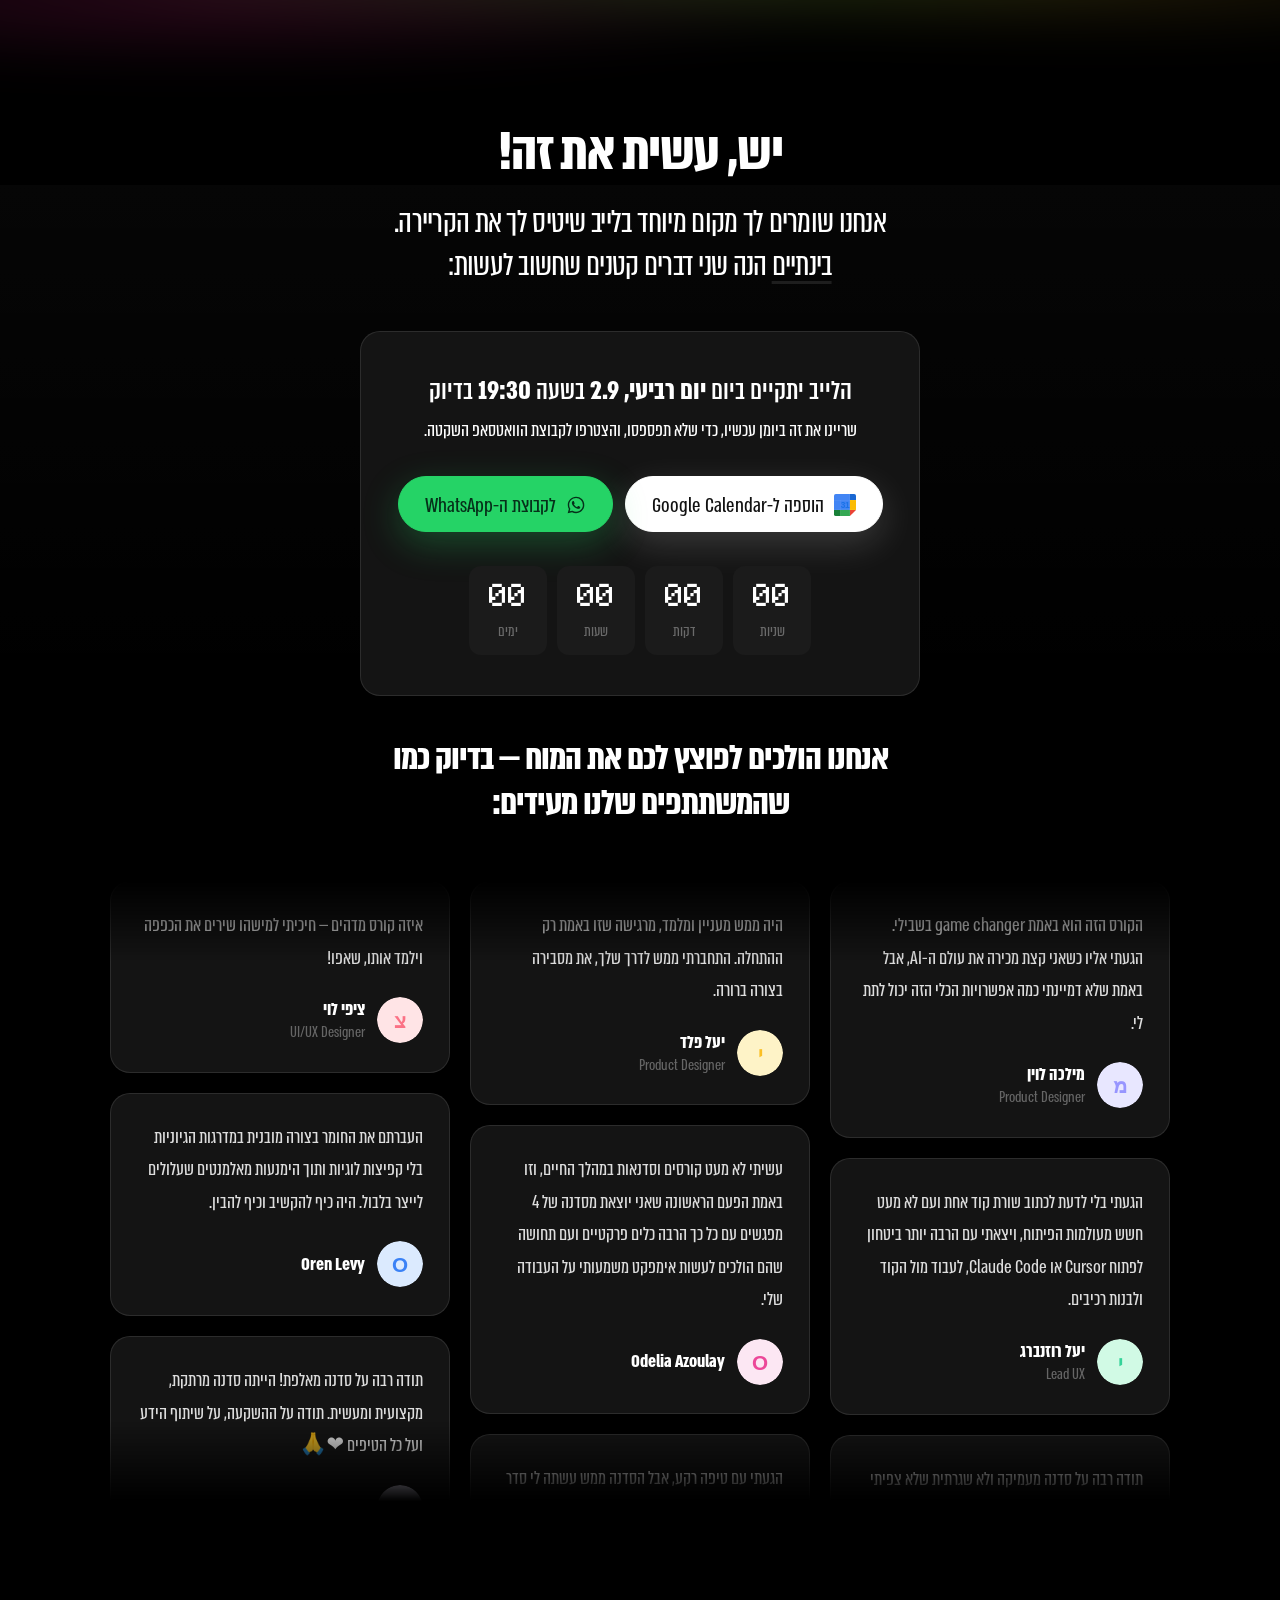
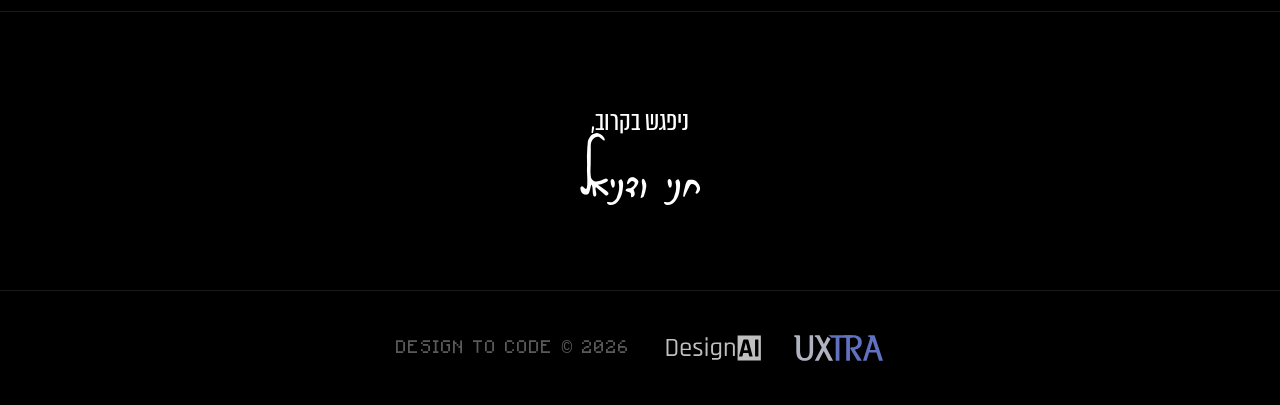
==== thank-you.html @ d72742fa "Open the testimonials gap to 40px and shrink the signature Co-Authored-By: Claude Opus 5 (1M context" ====
<!DOCTYPE html>
<html lang="he" dir="rtl">
<head>
  <meta charset="UTF-8" />
  <meta name="viewport" content="width=device-width, initial-scale=1.0" />
  <meta name="robots" content="noindex, nofollow" />
  <title>יש, נרשמת! — Design to Code</title>

  <link rel="icon" href="assets/logo-d2c.png" />

  <style>
    /* ═══════════════════════════════════════════════
       FONTS
    ═══════════════════════════════════════════════ */
    @font-face {
      font-family: 'Minecraft';
      src: url('fonts/1_MinecraftRegular1.otf') format('opentype');
      font-weight: 400; font-style: normal; font-display: swap;
    }
    @font-face {
      font-family: 'Berkowitz Hand';
      src: url('fonts/OHEyalMeirBerkowitz-Regular.woff2') format('woff2'),
           url('fonts/OHEyalMeirBerkowitz-Regular.woff') format('woff');
      font-weight: 400; font-style: normal; font-display: swap;
    }
    @font-face {
      font-family: 'Almoni Tzar';
      src: url('fonts/almoni-tzar-regular-aaa.otf') format('opentype');
      font-weight: 400; font-style: normal; font-display: swap;
    }
    @font-face {
      font-family: 'Almoni Tzar';
      src: url('fonts/almoni-tzar-medium-aaa.otf') format('opentype');
      font-weight: 500; font-style: normal; font-display: swap;
    }
    @font-face {
      font-family: 'Almoni Tzar';
      src: url('fonts/almoni-tzar-bold-aaa.otf') format('opentype');
      font-weight: 700; font-style: normal; font-display: swap;
    }

    /* ═══════════════════════════════════════════════
       TOKENS — same system as index.html
    ═══════════════════════════════════════════════ */
    :root {
      --bg:        #000000;
      --card:      #141414;
      --card-2:    #1b1b1b;
      --pink:      #ff2b9b;
      --yellow:    #ffc937;
      --green:     #7bed52;
      --text:      #ffffff;
      --muted:     rgba(255, 255, 255, 0.62);
      --faint:     rgba(255, 255, 255, 0.35);
      --border:    rgba(255, 255, 255, 0.10);
      --radius:    20px;
      --radius-sm: 12px;
      --maxw:      1140px;
      --ease:      cubic-bezier(0.22, 1, 0.36, 1);
    }

    *, *::before, *::after { margin: 0; padding: 0; box-sizing: border-box; }

    html { scroll-behavior: smooth; }

    body {
      background: var(--bg);
      color: var(--text);
      font-family: 'Almoni Tzar', system-ui, sans-serif;
      direction: rtl;
      overflow-x: hidden;
      -webkit-font-smoothing: antialiased;
      line-height: 1.35;
    }

    ::selection { background: var(--pink); color: #fff; }

    .wrap {
      max-width: var(--maxw);
      margin: 0 auto;
      padding-inline: 40px;
      text-align: center;
    }

    /* Emphasis is weight-only — no colour in running text */
    .hl-yellow,
    .hl-pink { color: inherit; font-weight: 700; }

    /* ── reveal ── */
    .reveal {
      opacity: 0;
      transform: translateY(24px);
      transition: opacity 0.8s var(--ease), transform 0.8s var(--ease);
    }
    .reveal.is-in { opacity: 1; transform: none; }

    @media (prefers-reduced-motion: reduce) {
      html { scroll-behavior: auto; }
      .reveal { opacity: 1; transform: none; transition: none; }
      .confetti { display: none; }
    }

    /* ═══════════════════════════════════════════════
       HERO — "יש עשית את זה!"
    ═══════════════════════════════════════════════ */
    .ty-hero {
      /* No bottom padding: the heading below is meant to sit right under the
         title, and the gap between them is set once, on .ty-step. */
      padding: 120px 32px 0;
      position: relative;
      overflow: hidden;
      text-align: center;
    }

    .ty-hero::before {
      content: '';
      position: absolute;
      inset: -30% -10% auto -10%;
      height: 110%;
      background:
        radial-gradient(55% 55% at 50% 8%, rgba(123, 237, 82, 0.16), transparent 70%),
        radial-gradient(60% 55% at 22% 25%, rgba(255, 43, 155, 0.16), transparent 70%),
        radial-gradient(50% 50% at 80% 15%, rgba(255, 201, 55, 0.12), transparent 70%);
      filter: blur(20px);
      pointer-events: none;
    }

    .ty-hero > * { position: relative; z-index: 1; }

    h1.ty-title {
      font-size: 62px;
      font-weight: 700;
      line-height: 1.05;
      letter-spacing: -0.025em;
    }

    /* ═══════════════════════════════════════════════
       NEXT STEP — save the date
    ═══════════════════════════════════════════════ */
    .ty-step {
      background: linear-gradient(180deg, rgba(255,255,255,0.025), transparent);
      padding-top: 16px;
      /* The gap to the next section is set once, on .ty-social. */
      padding-bottom: 0;
    }

    .ty-step h2 {
      font-size: 36px;
      font-weight: 400;
      line-height: 1.2;
      letter-spacing: -0.02em;
      /* The first authored line measures 38ch; anything tighter drops
         "הקריירה." onto a line of its own. */
      max-width: 40ch;
      margin: 0 auto 14px;
    }

    .ty-step .underline {
      text-decoration: underline;
      text-decoration-color: var(--border);
      text-decoration-thickness: 3px;
      text-underline-offset: 6px;
    }

    /* Date card */
    .date-card {
      background: var(--card);
      border: 1px solid var(--border);
      border-radius: var(--radius);
      padding: 40px 36px;
      max-width: 560px;
      margin: 44px auto 0;
    }

    .date-line {
      font-size: 30px;
      font-weight: 500;
      line-height: 1.3;
      margin-bottom: 6px;
    }

    .date-note {
      font-size: 21px;
      color: var(--text);
      margin-bottom: 30px;
    }

    .cal-buttons {
      display: flex;
      gap: 12px;
      justify-content: center;
      flex-wrap: wrap;
    }

    .cal-btn {
      display: inline-flex;
      align-items: center;
      gap: 10px;
      background: rgba(255, 255, 255, 0.05);
      border: 1px solid var(--border);
      border-radius: 100px;
      padding: 13px 26px 10px;
      font-family: 'Almoni Tzar', sans-serif;
      font-size: 23px;
      color: var(--text);
      text-decoration: none;
      cursor: pointer;
      transition: background 0.2s ease, border-color 0.2s ease, transform 0.2s var(--ease);
    }

    .cal-btn:hover {
      background: rgba(255, 255, 255, 0.10);
      border-color: rgba(255, 43, 155, 0.5);
      transform: translateY(-2px);
    }

    .cal-btn:focus-visible { outline: 3px solid var(--yellow); outline-offset: 3px; }

    .cal-btn.is-google {
      background: #fff;
      border-color: #fff;
      color: #111;
      box-shadow: 0 12px 36px rgba(255, 255, 255, 0.16);
    }

    .cal-btn.is-google:hover {
      background: #fff;
      border-color: #fff;
      box-shadow: 0 14px 40px rgba(255, 255, 255, 0.26);
    }

    .cal-btn.is-whatsapp {
      background: #25D366;
      border-color: #25D366;
      color: #06301a;
      box-shadow: 0 12px 36px rgba(37, 211, 102, 0.28);
    }

    .cal-btn.is-whatsapp:hover {
      background: #2ee878;
      border-color: #2ee878;
      box-shadow: 0 14px 40px rgba(37, 211, 102, 0.38);
    }

    /* Countdown */
    .countdown {
      display: flex;
      direction: ltr;
      gap: 10px;
      justify-content: center;
      margin-top: 34px;
    }

    .cd-unit {
      min-width: 78px;
      background: var(--card-2);
      border-radius: var(--radius-sm);
      padding: 14px 10px 12px;
    }

    .cd-num {
      display: block;
      font-family: 'Minecraft', monospace;
      font-size: 32px;
      line-height: 1;
      color: var(--text);
    }

    .cd-label {
      display: block;
      font-size: 17px;
      color: var(--faint);
      margin-top: 8px;
    }

    /* ═══════════════════════════════════════════════
       TESTIMONIALS
    ═══════════════════════════════════════════════ */
    .ty-social { padding-top: 40px; padding-bottom: 110px; }
    .ty-social .wrap { max-width: 1180px; }

    .ty-social h2 {
      font-size: 40px;
      font-weight: 700;
      line-height: 1.12;
      letter-spacing: -0.025em;
      max-width: 32ch;
      margin: 0 auto 56px;
    }

    /* ── Scrolling wall — web port of the Remotion testimonials video ──
       Three columns scroll at different speeds and directions; the contrast
       reads as depth. Masked top and bottom so cards fade rather than clip. */
    .wall {
      display: flex;
      justify-content: center;
      gap: 20px;
      height: 620px;
      overflow: hidden;
      text-align: right;
      -webkit-mask-image: linear-gradient(to bottom, transparent 0%, #000 13%, #000 87%, transparent 100%);
      mask-image: linear-gradient(to bottom, transparent 0%, #000 13%, #000 87%, transparent 100%);
    }

    .wall-col {
      display: flex;
      flex-direction: column;
      gap: 20px;
      flex: 1 1 0;
      min-width: 0;
      max-width: 340px;
      animation: scroll-up linear infinite;
      will-change: transform;
    }

    /* The list is duplicated in the markup, so translating by exactly -50%
       lands on the identical card and the loop is seamless. */
    @keyframes scroll-up {
      from { transform: translateY(0); }
      to   { transform: translateY(-50%); }
    }

    .wall-col.is-reverse { animation-direction: reverse; }

    .wall:hover .wall-col { animation-play-state: paused; }

    @media (prefers-reduced-motion: reduce) {
      .wall {
        height: auto;
        -webkit-mask-image: none;
        mask-image: none;
      }
      .wall-col { animation: none; }
      /* Without motion the duplicate copy is just repetition — hide it. */
      .wall-col > .quote:nth-child(n + 5) { display: none; }
    }

    .quote {
      background: var(--card);
      border: 1px solid var(--border);
      border-radius: var(--radius);
      padding: 28px 26px;
      display: flex;
      flex-direction: column;
      flex: none;
    }

    .quote p {
      font-size: 21px;
      line-height: 1.55;
      color: rgba(255, 255, 255, 0.86);
    }

    .quote footer {
      display: flex;
      align-items: center;
      gap: 12px;
      margin-top: 22px;
    }

    .quote-avatar {
      width: 46px; height: 46px;
      border-radius: 50%;
      flex-shrink: 0;
    }

    .quote-name {
      font-size: 20px;
      font-weight: 700;
      line-height: 1.25;
    }

    .quote-role {
      font-size: 17px;
      color: var(--faint);
      line-height: 1.25;
      /* Roles mix Latin ("Lead UX") and Hebrew ("מעצב גרפי") — forcing either
         direction reorders the other. */
      unicode-bidi: plaintext;
      text-align: right;
    }

    /* ═══════════════════════════════════════════════
       SIGN-OFF
    ═══════════════════════════════════════════════ */
    .ty-signoff {
      border-top: 1px solid var(--border);
      padding-block: 90px;
    }

    .signoff-text {
      font-size: 30px;
      color: var(--text);
      margin-bottom: 10px;
    }

    /* Set in the same hand as the questions on the landing page, so the page
       closes on something that reads as a signature. */
    .signoff-names {
      font-family: 'Berkowitz Hand', 'Almoni Tzar', sans-serif;
      font-size: 38px;
      line-height: 1.25;
      color: var(--text);
    }

    /* ═══════════════════════════════════════════════
       FOOTER
    ═══════════════════════════════════════════════ */
    footer.site-footer {
      border-top: 1px solid var(--border);
      padding: 44px 32px;
      display: flex;
      align-items: center;
      justify-content: center;
      gap: 32px;
      flex-wrap: wrap;
    }

    /* flex would otherwise be free to squeeze these; object-fit is a
       second guard in case a logo is ever swapped for one without
       intrinsic dimensions. */
    footer.site-footer img {
      height: 26px;
      width: auto;
      flex: none;
      object-fit: contain;
      opacity: 0.75;
    }

    footer.site-footer p {
      font-size: 18px;
      color: var(--faint);
      font-family: 'Minecraft', monospace;
      letter-spacing: 0.06em;
    }

    /* ═══════════════════════════════════════════════
       CONFETTI
    ═══════════════════════════════════════════════ */
    .confetti {
      position: fixed;
      inset: 0;
      pointer-events: none;
      z-index: 60;
      overflow: hidden;
    }

    /* Same shape language as the pixel field on the landing page — small
       rectangles, some outlined — so this reads as those pixels coming down
       rather than as party confetti. Size and colour are set per piece. */
    .confetti i {
      position: absolute;
      top: -12vh;
      border-radius: 1px;
      opacity: 0;
      animation: fall linear forwards;
    }

    @keyframes fall {
      0%   { opacity: var(--op, 1); transform: translate(0, 0) rotate(0deg); }
      100% { opacity: 0; transform: translate(var(--drift, 0px), 112vh) rotate(var(--spin, 180deg)); }
    }

    /* ═══════════════════════════════════════════════
       RESPONSIVE
    ═══════════════════════════════════════════════ */
    @media (max-width: 900px) {
      h1.ty-title { font-size: 46px; }
      .ty-social h2 { font-size: 32px; }
      .ty-step h2 { font-size: 30px; }
      .wall { height: 560px; }
      .wall-col:nth-child(3) { display: none; }
    }

    @media (max-width: 600px) {
      .wrap { padding-inline: 20px; }
      .ty-hero { padding: 80px 20px 0; }
      h1.ty-title { font-size: 36px; }
      .ty-step { padding-top: 16px; padding-bottom: 0; }
      .ty-step h2 { font-size: 25px; }
      .date-card { padding: 28px 22px; }
      .date-line { font-size: 24px; }
      .cal-btn { font-size: 20px; padding: 12px 20px 9px; }
      .cd-unit { min-width: 66px; }
      .cd-num { font-size: 26px; }
      .ty-social { padding-top: 40px; padding-bottom: 72px; }
      .ty-social h2 { font-size: 26px; margin-bottom: 36px; }
      .wall { height: 480px; gap: 14px; }
      .wall-col { gap: 14px; }
      .wall-col:nth-child(2) { display: none; }
      .quote { padding: 22px 20px; }
      .quote p { font-size: 19px; }
      .signoff-text { font-size: 24px; }
      .signoff-names { font-size: 30px; }
    }
  </style>
</head>
<body>

  <div class="confetti" id="confetti" aria-hidden="true"></div>

  <!-- ═══════════════════ HERO ═══════════════════ -->
  <header class="ty-hero">
    <h1 class="ty-title">יש, עשית את זה!</h1>

  </header>

  <!-- ═══════════════════ NEXT STEP ═══════════════════ -->
  <section class="ty-step">
    <div class="wrap">
      <h2 class="reveal">
        אנחנו שומרים לך מקום מיוחד בלייב שיטיס לך את הקריירה.<br />
        <span class="underline">בינתיים</span> הנה שני דברים קטנים שחשוב לעשות:
      </h2>

      <div class="date-card reveal">
        <p class="date-line">
          הלייב יתקיים ביום <span class="hl-yellow" id="calDay">—</span>
          בשעה <span class="hl-yellow" id="calTime">—</span> בדיוק
        </p>
        <p class="date-note">שריינו את זה ביומן עכשיו, כדי שלא תפספסו, והצטרפו לקבוצת הוואטסאפ השקטה.</p>

        <div class="cal-buttons">
          <a class="cal-btn is-google" id="btnGoogle" href="#" target="_blank" rel="noopener">
            <svg width="22" height="22" viewBox="0 0 24 24" aria-hidden="true">
              <path fill="#4285F4" d="M17.4 6.6H6.6v10.8h10.8z"/>
              <path fill="#EA4335" d="M17.4 24 24 17.4h-6.6z"/>
              <path fill="#FBBC04" d="M24 6.6h-6.6v10.8H24z"/>
              <path fill="#34A853" d="M17.4 17.4H6.6V24h10.8z"/>
              <path fill="#188038" d="M0 17.4V22a2 2 0 0 0 2 2h4.6v-6.6z"/>
              <path fill="#1967D2" d="M24 6.6V2a2 2 0 0 0-2-2h-4.6v6.6z"/>
              <path fill="#4285F4" d="M17.4 0H2a2 2 0 0 0-2 2v4.6h17.4z"/>
              <path fill="#4285F4" d="M0 6.6h6.6v10.8H0z"/>
              <text x="12" y="15.4" text-anchor="middle" fill="#1A73E8"
                    font-family="Roboto, Arial, Helvetica, sans-serif"
                    font-size="9.2" font-weight="700" letter-spacing="-0.4">31</text>
            </svg>
            הוספה ל-Google Calendar
          </a>

          <a class="cal-btn is-whatsapp" id="btnWhatsapp"
             href="https://chat.whatsapp.com/EKhg88xNKyIE2K82UTLBW6?mode=gi_t"
             target="_blank" rel="noopener">
            <svg width="20" height="20" viewBox="0 0 24 24" fill="currentColor" aria-hidden="true">
              <path d="M12.04 2C6.58 2 2.13 6.45 2.13 11.91c0 1.75.46 3.45 1.32 4.95L2 22l5.25-1.38a9.9 9.9 0 0 0 4.79 1.22h.01c5.46 0 9.91-4.45 9.91-9.91 0-2.65-1.03-5.14-2.9-7.01A9.85 9.85 0 0 0 12.04 2zm0 18.15h-.01a8.2 8.2 0 0 1-4.19-1.15l-.3-.18-3.12.82.83-3.04-.2-.31a8.2 8.2 0 0 1-1.26-4.38c0-4.54 3.7-8.24 8.25-8.24 2.2 0 4.27.86 5.83 2.42a8.19 8.19 0 0 1 2.41 5.83c0 4.54-3.7 8.23-8.24 8.23zm4.52-6.17c-.25-.12-1.47-.72-1.69-.81-.23-.08-.39-.12-.56.13-.16.24-.64.8-.78.97-.15.16-.29.18-.53.06-.25-.13-1.05-.39-1.99-1.23-.74-.66-1.23-1.47-1.38-1.72-.14-.25-.01-.38.11-.5.11-.11.25-.29.37-.44.13-.15.17-.25.25-.41.09-.17.04-.31-.02-.43-.06-.12-.56-1.34-.76-1.84-.2-.48-.4-.42-.56-.43h-.47c-.17 0-.43.06-.66.31-.22.25-.87.85-.87 2.07 0 1.22.89 2.4 1.02 2.56.12.17 1.75 2.67 4.23 3.74.59.26 1.05.41 1.41.52.59.19 1.13.16 1.56.1.47-.07 1.47-.6 1.68-1.18.21-.58.21-1.07.14-1.18-.06-.11-.22-.17-.47-.29z"/>
            </svg>
            לקבוצת ה-WhatsApp
          </a>
        </div>

        <div class="countdown" id="countdown" hidden>
          <div class="cd-unit"><span class="cd-num" id="cdD">00</span><span class="cd-label">ימים</span></div>
          <div class="cd-unit"><span class="cd-num" id="cdH">00</span><span class="cd-label">שעות</span></div>
          <div class="cd-unit"><span class="cd-num" id="cdM">00</span><span class="cd-label">דקות</span></div>
          <div class="cd-unit"><span class="cd-num" id="cdS">00</span><span class="cd-label">שניות</span></div>
        </div>
      </div>
    </div>
  </section>

  <!-- ═══════════════════ TESTIMONIALS ═══════════════════ -->
  <section class="ty-social">
    <div class="wrap">
      <h2 class="reveal">
        אנחנו הולכים לפוצץ לכם את המוח — בדיוק כמו שהמשתתפים שלנו מעידים:
      </h2>

      <div class="wall reveal">
        <div class="wall-col" style="animation-duration: 34s;">
          <article class="quote" dir="rtl" style="text-align: right;">
            <p>הקורס הזה הוא באמת ⁨game changer⁩ בשבילי. הגעתי אליו כשאני קצת מכירה את עולם ה-⁨AI⁩, אבל באמת שלא דמיינתי כמה אפשרויות הכלי הזה יכול לתת לי.</p>
            <footer>
              <img class="quote-avatar" src="assets/milka.svg" alt="" loading="lazy" />
              <span>
                <span class="quote-name">מילכה לוין</span><br />
                <span class="quote-role">Product Designer</span>
              </span>
            </footer>
          </article>
          <article class="quote" dir="rtl" style="text-align: right;">
            <p>הגעתי בלי לדעת לכתוב שורת קוד אחת ועם לא מעט חשש מעולמות הפיתוח, ויצאתי עם הרבה יותר ביטחון לפתוח ⁨Cursor⁩ או ⁨Claude Code⁩, לעבוד מול הקוד ולבנות רכיבים.</p>
            <footer>
              <img class="quote-avatar" src="assets/yael-rosenberg.svg" alt="" loading="lazy" />
              <span>
                <span class="quote-name">יעל רוזנברג</span><br />
                <span class="quote-role">Lead UX</span>
              </span>
            </footer>
          </article>
          <article class="quote" dir="rtl" style="text-align: right;">
            <p>תודה רבה על סדנה מעמיקה ולא שגרתית שלא צפיתי שאני בכלל אקח. ממליץ בחפץ לב, כי הסדנה מאוד מעמיקה ונוגעת.</p>
            <footer>
              <img class="quote-avatar" src="assets/yonatan.svg" alt="" loading="lazy" />
              <span>
                <span class="quote-name">יונתן פורמן לפין</span><br />
                <span class="quote-role">מעצב גרפי</span>
              </span>
            </footer>
          </article>
          <article class="quote" dir="rtl" style="text-align: right;">
            <p>קיבלתי המון ידע וכלים פרקטיים מהקורס. בימים אלו אני בונה מערכת לניהול הפרויקטים של הסטודיו לעיצוב שבו אני עובדת, וחד משמעית — בלי הקורס לא הייתי מגיעה לזה.</p>
            <footer>
              <img class="quote-avatar" src="assets/tzipi-zaltz.svg" alt="" loading="lazy" />
              <span>
                <span class="quote-name">ציפי זלץ</span><br />
                <span class="quote-role">UI/UX Designer</span>
              </span>
            </footer>
          </article>
          <article class="quote" dir="rtl" style="text-align: right;">
            <p>הקורס הזה הוא באמת ⁨game changer⁩ בשבילי. הגעתי אליו כשאני קצת מכירה את עולם ה-⁨AI⁩, אבל באמת שלא דמיינתי כמה אפשרויות הכלי הזה יכול לתת לי.</p>
            <footer>
              <img class="quote-avatar" src="assets/milka.svg" alt="" loading="lazy" />
              <span>
                <span class="quote-name">מילכה לוין</span><br />
                <span class="quote-role">Product Designer</span>
              </span>
            </footer>
          </article>
          <article class="quote" dir="rtl" style="text-align: right;">
            <p>הגעתי בלי לדעת לכתוב שורת קוד אחת ועם לא מעט חשש מעולמות הפיתוח, ויצאתי עם הרבה יותר ביטחון לפתוח ⁨Cursor⁩ או ⁨Claude Code⁩, לעבוד מול הקוד ולבנות רכיבים.</p>
            <footer>
              <img class="quote-avatar" src="assets/yael-rosenberg.svg" alt="" loading="lazy" />
              <span>
                <span class="quote-name">יעל רוזנברג</span><br />
                <span class="quote-role">Lead UX</span>
              </span>
            </footer>
          </article>
          <article class="quote" dir="rtl" style="text-align: right;">
            <p>תודה רבה על סדנה מעמיקה ולא שגרתית שלא צפיתי שאני בכלל אקח. ממליץ בחפץ לב, כי הסדנה מאוד מעמיקה ונוגעת.</p>
            <footer>
              <img class="quote-avatar" src="assets/yonatan.svg" alt="" loading="lazy" />
              <span>
                <span class="quote-name">יונתן פורמן לפין</span><br />
                <span class="quote-role">מעצב גרפי</span>
              </span>
            </footer>
          </article>
          <article class="quote" dir="rtl" style="text-align: right;">
            <p>קיבלתי המון ידע וכלים פרקטיים מהקורס. בימים אלו אני בונה מערכת לניהול הפרויקטים של הסטודיו לעיצוב שבו אני עובדת, וחד משמעית — בלי הקורס לא הייתי מגיעה לזה.</p>
            <footer>
              <img class="quote-avatar" src="assets/tzipi-zaltz.svg" alt="" loading="lazy" />
              <span>
                <span class="quote-name">ציפי זלץ</span><br />
                <span class="quote-role">UI/UX Designer</span>
              </span>
            </footer>
          </article>
        </div>
        <div class="wall-col is-reverse" style="animation-duration: 58s;">
          <article class="quote" dir="rtl" style="text-align: right;">
            <p>היה ממש מעניין ומלמד, מרגישה שזו באמת רק ההתחלה. התחברתי ממש לדרך שלך, את מסבירה בצורה ברורה.</p>
            <footer>
              <img class="quote-avatar" src="assets/yael-peled.svg" alt="" loading="lazy" />
              <span>
                <span class="quote-name">יעל פלד</span><br />
                <span class="quote-role">Product Designer</span>
              </span>
            </footer>
          </article>
          <article class="quote" dir="rtl" style="text-align: right;">
            <p>עשיתי לא מעט קורסים וסדנאות במהלך החיים, וזו באמת הפעם הראשונה שאני יוצאת מסדנה של 4 מפגשים עם כל כך הרבה כלים פרקטיים ועם תחושה שהם הולכים לעשות אימפקט משמעותי על העבודה שלי.</p>
            <footer>
              <img class="quote-avatar" src="assets/odelia.svg" alt="" loading="lazy" />
              <span>
                <span class="quote-name">Odelia Azoulay</span>
              </span>
            </footer>
          </article>
          <article class="quote" dir="rtl" style="text-align: right;">
            <p>הגעתי עם טיפה רקע, אבל הסדנה ממש עשתה לי סדר באיך לעבוד בצורה יותר נכונה ואפקטיבית. הכל היה מאוד מדויק, ענייני ופרקטי, בלי יותר מדי תאוריה.</p>
            <footer>
              <img class="quote-avatar" src="assets/dafna.svg" alt="" loading="lazy" />
              <span>
                <span class="quote-name">Dafna Golan</span><br />
                <span class="quote-role">Product Designer</span>
              </span>
            </footer>
          </article>
          <article class="quote" dir="ltr" style="text-align: left;">
            <p>Thanks for everything Hani &amp; Daniel. I enjoyed the practical knowledge and down to earth approach. 🙏</p>
            <footer>
              <img class="quote-avatar" src="assets/liber.svg" alt="" loading="lazy" />
              <span>
                <span class="quote-name">Liber May</span><br />
                <span class="quote-role">UI/UX Designer</span>
              </span>
            </footer>
          </article>
          <article class="quote" dir="rtl" style="text-align: right;">
            <p>היה ממש מעניין ומלמד, מרגישה שזו באמת רק ההתחלה. התחברתי ממש לדרך שלך, את מסבירה בצורה ברורה.</p>
            <footer>
              <img class="quote-avatar" src="assets/yael-peled.svg" alt="" loading="lazy" />
              <span>
                <span class="quote-name">יעל פלד</span><br />
                <span class="quote-role">Product Designer</span>
              </span>
            </footer>
          </article>
          <article class="quote" dir="rtl" style="text-align: right;">
            <p>עשיתי לא מעט קורסים וסדנאות במהלך החיים, וזו באמת הפעם הראשונה שאני יוצאת מסדנה של 4 מפגשים עם כל כך הרבה כלים פרקטיים ועם תחושה שהם הולכים לעשות אימפקט משמעותי על העבודה שלי.</p>
            <footer>
              <img class="quote-avatar" src="assets/odelia.svg" alt="" loading="lazy" />
              <span>
                <span class="quote-name">Odelia Azoulay</span>
              </span>
            </footer>
          </article>
          <article class="quote" dir="rtl" style="text-align: right;">
            <p>הגעתי עם טיפה רקע, אבל הסדנה ממש עשתה לי סדר באיך לעבוד בצורה יותר נכונה ואפקטיבית. הכל היה מאוד מדויק, ענייני ופרקטי, בלי יותר מדי תאוריה.</p>
            <footer>
              <img class="quote-avatar" src="assets/dafna.svg" alt="" loading="lazy" />
              <span>
                <span class="quote-name">Dafna Golan</span><br />
                <span class="quote-role">Product Designer</span>
              </span>
            </footer>
          </article>
          <article class="quote" dir="ltr" style="text-align: left;">
            <p>Thanks for everything Hani &amp; Daniel. I enjoyed the practical knowledge and down to earth approach. 🙏</p>
            <footer>
              <img class="quote-avatar" src="assets/liber.svg" alt="" loading="lazy" />
              <span>
                <span class="quote-name">Liber May</span><br />
                <span class="quote-role">UI/UX Designer</span>
              </span>
            </footer>
          </article>
        </div>
        <div class="wall-col" style="animation-duration: 40s;">
          <article class="quote" dir="rtl" style="text-align: right;">
            <p>איזה קורס מדהים — חיכיתי למישהו שירים את הכפפה וילמד אותו, שאפו!</p>
            <footer>
              <img class="quote-avatar" src="assets/tzipi-levi.svg" alt="" loading="lazy" />
              <span>
                <span class="quote-name">ציפי לוי</span><br />
                <span class="quote-role">UI/UX Designer</span>
              </span>
            </footer>
          </article>
          <article class="quote" dir="rtl" style="text-align: right;">
            <p>העברתם את החומר בצורה מובנית במדרגות הגיוניות בלי קפיצות לוגיות ותוך הימנעות מאלמנטים שעלולים לייצר בלבול. היה כיף להקשיב וכיף להבין.</p>
            <footer>
              <img class="quote-avatar" src="assets/oren.svg" alt="" loading="lazy" />
              <span>
                <span class="quote-name">Oren Levy</span>
              </span>
            </footer>
          </article>
          <article class="quote" dir="rtl" style="text-align: right;">
            <p>תודה רבה על סדנה מאלפת! הייתה סדנה מרתקת, מקצועית ומעשית. תודה על ההשקעה, על שיתוף הידע ועל כל הטיפים ❤️🙏</p>
            <footer>
              <img class="quote-avatar" src="assets/aner.svg" alt="" loading="lazy" />
              <span>
                <span class="quote-name">Aner</span>
              </span>
            </footer>
          </article>
          <article class="quote" dir="rtl" style="text-align: right;">
            <p>תודה לכם על סדנא מעולה 🙏🙏🙏</p>
            <footer>
              <img class="quote-avatar" src="assets/sherry.svg" alt="" loading="lazy" />
              <span>
                <span class="quote-name">שרי דודי</span><br />
                <span class="quote-role">Product Designer</span>
              </span>
            </footer>
          </article>
          <article class="quote" dir="rtl" style="text-align: right;">
            <p>איזה קורס מדהים — חיכיתי למישהו שירים את הכפפה וילמד אותו, שאפו!</p>
            <footer>
              <img class="quote-avatar" src="assets/tzipi-levi.svg" alt="" loading="lazy" />
              <span>
                <span class="quote-name">ציפי לוי</span><br />
                <span class="quote-role">UI/UX Designer</span>
              </span>
            </footer>
          </article>
          <article class="quote" dir="rtl" style="text-align: right;">
            <p>העברתם את החומר בצורה מובנית במדרגות הגיוניות בלי קפיצות לוגיות ותוך הימנעות מאלמנטים שעלולים לייצר בלבול. היה כיף להקשיב וכיף להבין.</p>
            <footer>
              <img class="quote-avatar" src="assets/oren.svg" alt="" loading="lazy" />
              <span>
                <span class="quote-name">Oren Levy</span>
              </span>
            </footer>
          </article>
          <article class="quote" dir="rtl" style="text-align: right;">
            <p>תודה רבה על סדנה מאלפת! הייתה סדנה מרתקת, מקצועית ומעשית. תודה על ההשקעה, על שיתוף הידע ועל כל הטיפים ❤️🙏</p>
            <footer>
              <img class="quote-avatar" src="assets/aner.svg" alt="" loading="lazy" />
              <span>
                <span class="quote-name">Aner</span>
              </span>
            </footer>
          </article>
          <article class="quote" dir="rtl" style="text-align: right;">
            <p>תודה לכם על סדנא מעולה 🙏🙏🙏</p>
            <footer>
              <img class="quote-avatar" src="assets/sherry.svg" alt="" loading="lazy" />
              <span>
                <span class="quote-name">שרי דודי</span><br />
                <span class="quote-role">Product Designer</span>
              </span>
            </footer>
          </article>
        </div>
      </div>
      </div>
    </div>
  </section>

  <!-- ═══════════════════ SIGN-OFF ═══════════════════ -->
  <section class="ty-signoff">
    <div class="wrap">
      <p class="signoff-text reveal">ניפגש בקרוב,</p>
      <p class="signoff-names reveal">חני ודניאל</p>
    </div>
  </section>

  <footer class="site-footer">
    <img src="assets/uxtra-logo.svg" alt="UXTRA" />
    <img src="assets/design-ai-logo.svg" alt="designAI" />
    <p>DESIGN TO CODE &copy; 2026</p>
  </footer>

  <script>
    /* ═══════════════════════════════════════════════
       WEBINAR CONFIG — ‼️ זה המקום היחיד לעדכן תאריך ושעה
       start: זמן ישראל (‎+03:00 בקיץ, ‎+02:00 בחורף)
    ═══════════════════════════════════════════════ */
    var WEBINAR = {
      title:    'משדר לייב — Design to Code',
      start:    '2026-09-02T19:30:00+03:00',
      minutes:  60,
      location: 'זום — הקישור יישלח למייל לפני השידור',
      details:  'משדר לייב מיוחד למעצבי מוצר: איך לעלות עם הקוד החי הראשון שלך תוך 60 דקות.'
    };

    (function () {
      var start = new Date(WEBINAR.start);
      if (isNaN(start)) return;

      var end = new Date(start.getTime() + WEBINAR.minutes * 60000);

      // ── Display date + time in Hebrew, Israel time ──
      function fmt(opts) {
        return new Intl.DateTimeFormat('he-IL',
          Object.assign({ timeZone: 'Asia/Jerusalem' }, opts)).format(start);
      }

      document.getElementById('calDay').textContent =
        fmt({ weekday: 'long' }) + ', ' + fmt({ day: 'numeric', month: 'numeric' });
      document.getElementById('calTime').textContent =
        fmt({ hour: '2-digit', minute: '2-digit', hour12: false });

      // ── UTC stamp for calendar links: YYYYMMDDTHHMMSSZ ──
      function stamp(d) {
        return d.toISOString().replace(/[-:]/g, '').replace(/\.\d{3}/, '');
      }

      // ── Google Calendar ──
      document.getElementById('btnGoogle').href =
        'https://calendar.google.com/calendar/render?action=TEMPLATE' +
        '&text='     + encodeURIComponent(WEBINAR.title) +
        '&dates='    + stamp(start) + '/' + stamp(end) +
        '&details='  + encodeURIComponent(WEBINAR.details) +
        '&location=' + encodeURIComponent(WEBINAR.location);

      // ── Countdown ──
      var cd = document.getElementById('countdown');
      var pad = function (n) { return String(n).padStart(2, '0'); };

      function tick() {
        var left = start - new Date();
        if (left <= 0) { cd.hidden = true; return; }
        cd.hidden = false;
        var s = Math.floor(left / 1000);
        document.getElementById('cdD').textContent = pad(Math.floor(s / 86400));
        document.getElementById('cdH').textContent = pad(Math.floor(s / 3600) % 24);
        document.getElementById('cdM').textContent = pad(Math.floor(s / 60) % 60);
        document.getElementById('cdS').textContent = pad(s % 60);
      }

      tick();
      setInterval(tick, 1000);
    })();

    /* ── Scroll reveal ── */
    (function () {
      var items = document.querySelectorAll('.reveal');

      if (!('IntersectionObserver' in window)) {
        items.forEach(function (el) { el.classList.add('is-in'); });
        return;
      }

      var io = new IntersectionObserver(function (entries) {
        entries.forEach(function (entry) {
          if (!entry.isIntersecting) return;
          io.unobserve(entry.target);
          var siblings = Array.prototype.slice.call(
            entry.target.parentNode.querySelectorAll(':scope > .reveal')
          );
          var i = siblings.indexOf(entry.target);
          entry.target.style.transitionDelay = (i > 0 ? i * 0.08 : 0) + 's';
          entry.target.classList.add('is-in');
        });
      }, { rootMargin: '0px 0px -8% 0px', threshold: 0.08 });

      items.forEach(function (el) { io.observe(el); });
    })();

    /* ── Confetti burst on arrival ── */
    (function () {
      if (window.matchMedia('(prefers-reduced-motion: reduce)').matches) return;

      var host = document.getElementById('confetti');
      // The landing page's pixel palette, so the same specks land here.
      var colors = ['#ff7ac4', '#8f6bff', '#ff2b9b', '#7b5cff', '#c04cff', '#ffffff'];

      for (var i = 0; i < 90; i++) {
        var bit = document.createElement('i');
        var c = colors[Math.floor(Math.random() * colors.length)];
        bit.style.left = (Math.random() * 100) + 'vw';
        bit.style.width = (3 + Math.floor(Math.random() * 7)) + 'px';
        bit.style.height = (3 + Math.floor(Math.random() * 7)) + 'px';
        // A little over a quarter are drawn as outlines, as in the field above.
        if (Math.random() < 0.28) bit.style.border = '1px solid ' + c;
        else bit.style.background = c;
        bit.style.setProperty('--drift', (Math.random() * 120 - 60).toFixed(0) + 'px');
        bit.style.setProperty('--spin', (90 + Math.random() * 270).toFixed(0) + 'deg');
        bit.style.setProperty('--op', (0.35 + Math.random() * 0.55).toFixed(2));
        bit.style.animationDuration = (2.8 + Math.random() * 2.4) + 's';
        bit.style.animationDelay = (Math.random() * 1.4) + 's';
        host.appendChild(bit);
      }

      // Clear the layer once the last piece has landed
      setTimeout(function () { host.remove(); }, 7000);
    })();
  </script>

</body>
</html>
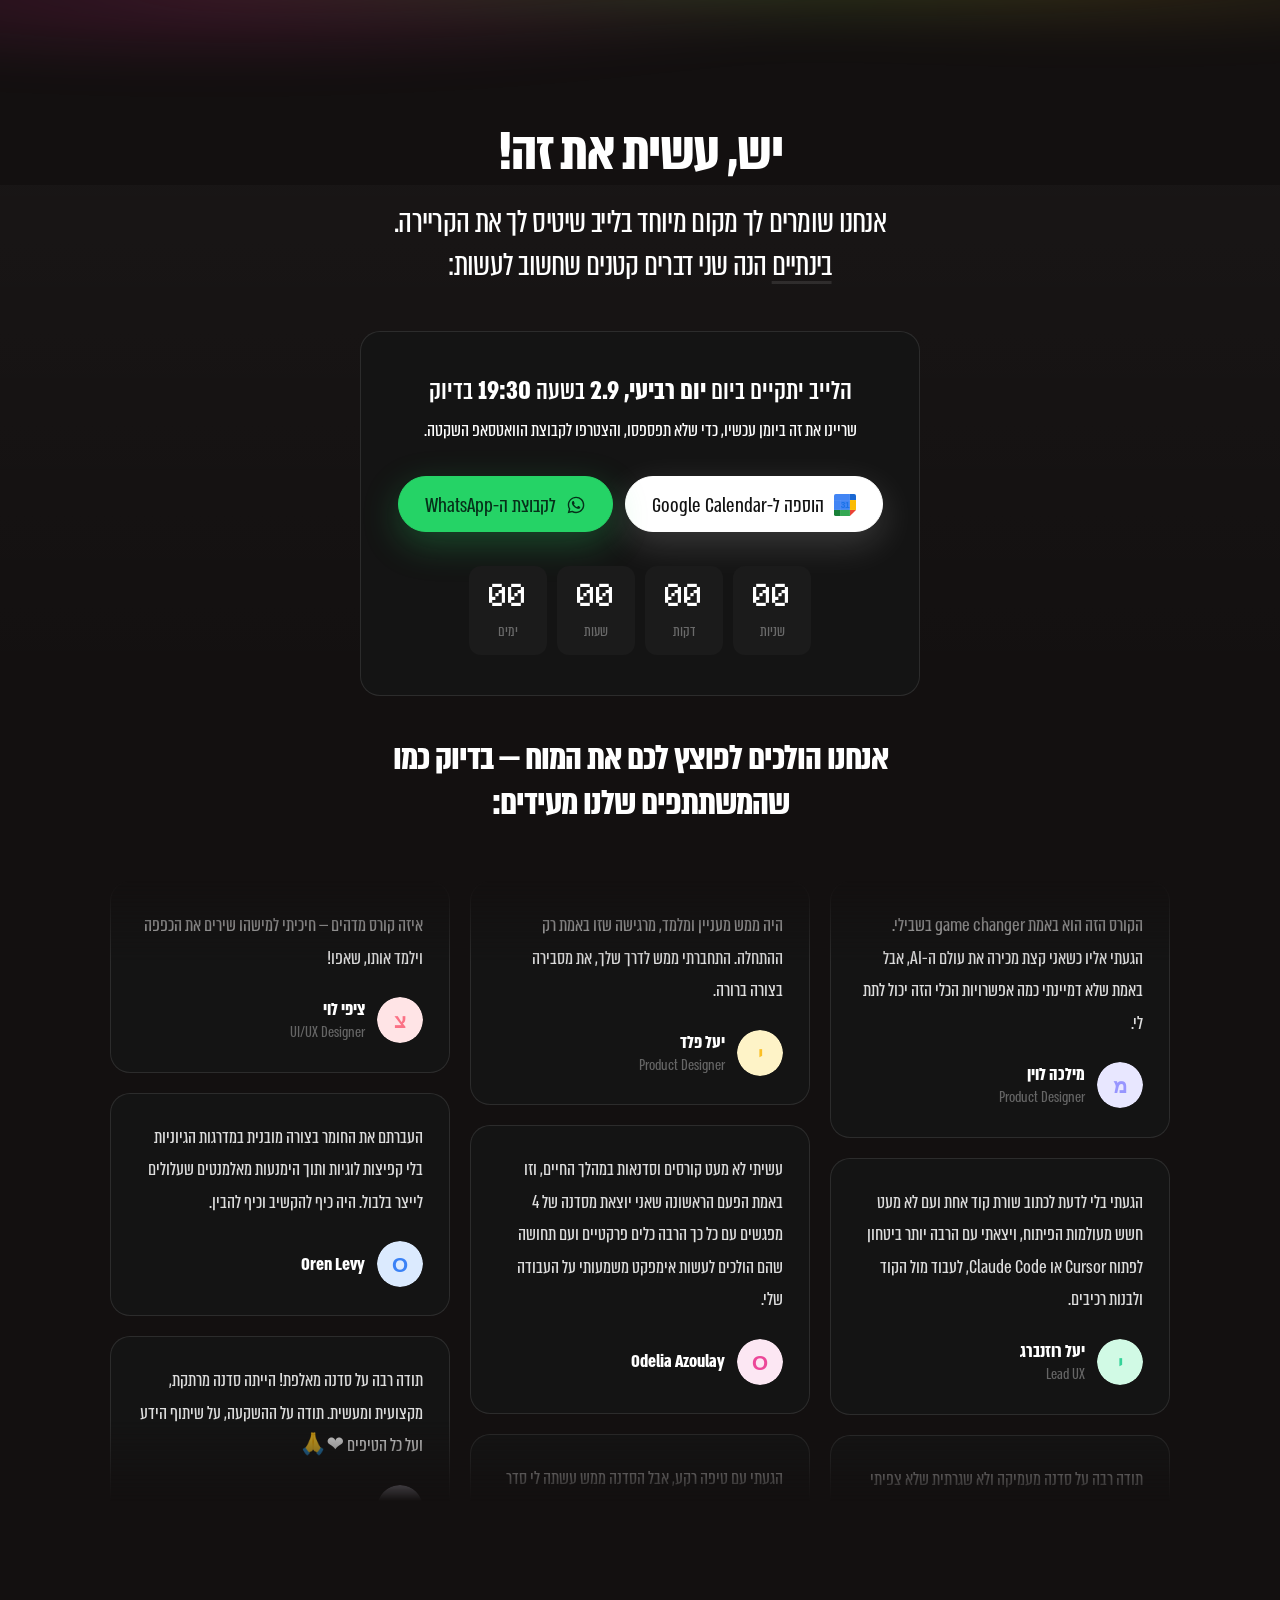
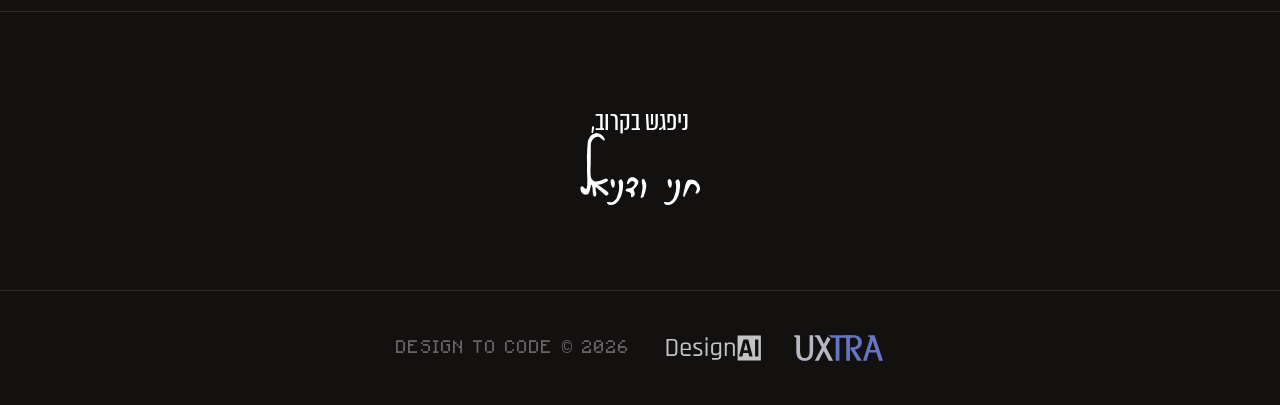
==== commit 3eb9ad86: "Warm the page ground from pure black to #131010 Co-Authored-By: Claude Opus 5 (1M context) <noreply@" ====
--- a/thank-you.html
+++ b/thank-you.html
@@ -43,7 +43,7 @@
        TOKENS — same system as index.html
     ═══════════════════════════════════════════════ */
     :root {
-      --bg:        #000000;
+      --bg:        #131010;
       --card:      #141414;
       --card-2:    #1b1b1b;
       --pink:      #ff2b9b;
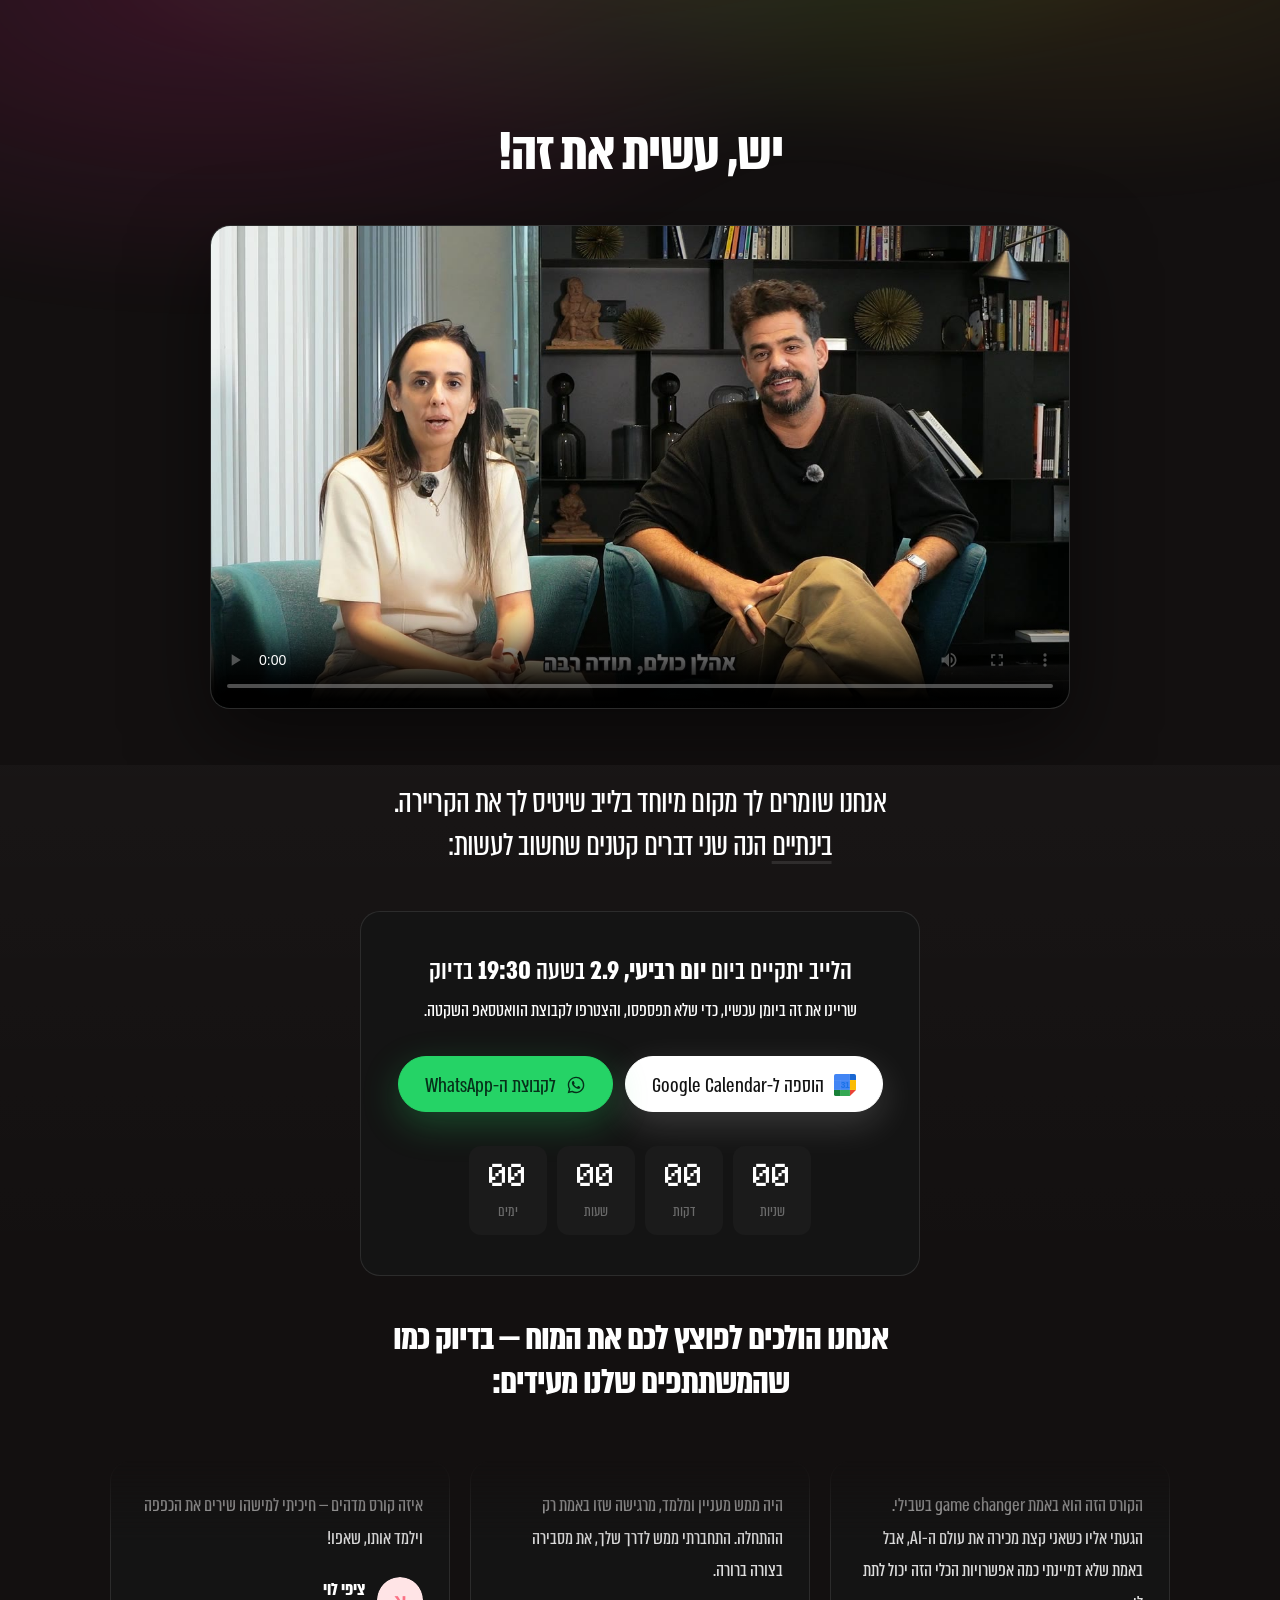
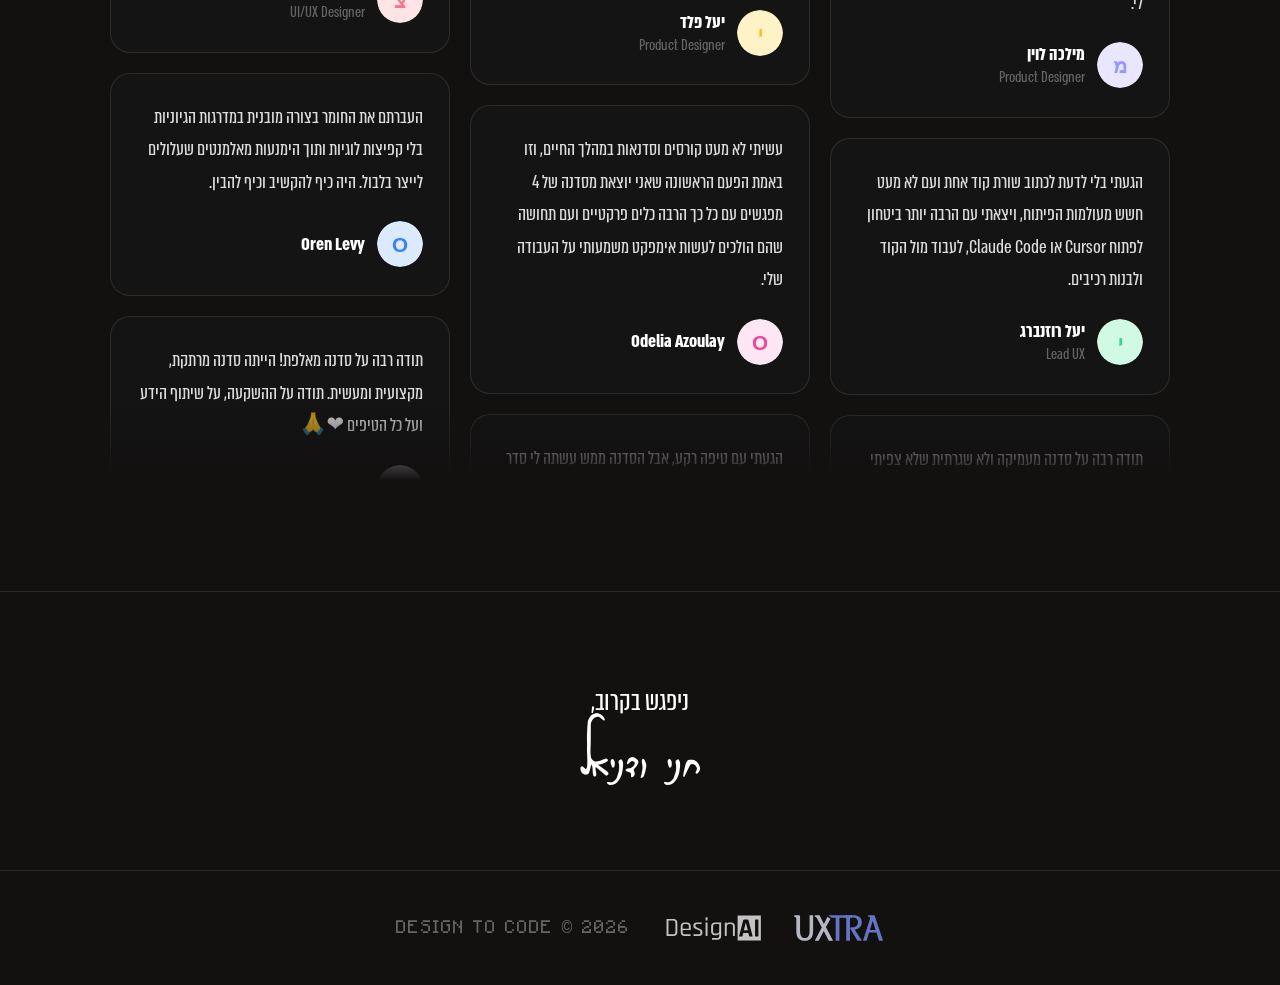
==== commit 364b18d9: "Open the thank-you page with Hani and Daniel's intro video Sits right under the title, above the sav" ====
--- a/thank-you.html
+++ b/thank-you.html
@@ -134,6 +134,28 @@
       letter-spacing: -0.025em;
     }
 
+    /* Intro video from Hani & Daniel, right under the title. It sits above
+       the hero glow, so it needs its own stacking context. */
+    .ty-video {
+      position: relative;
+      z-index: 1;
+      max-width: 860px;
+      margin: 40px auto 56px;
+      aspect-ratio: 16 / 9;
+      border-radius: var(--radius);
+      overflow: hidden;
+      border: 1px solid var(--border);
+      background: var(--card);
+      box-shadow: 0 30px 80px rgba(0, 0, 0, 0.5);
+    }
+
+    .ty-video video {
+      display: block;
+      width: 100%;
+      height: 100%;
+      object-fit: cover;
+    }
+
     /* ═══════════════════════════════════════════════
        NEXT STEP — save the date
     ═══════════════════════════════════════════════ */
@@ -476,6 +498,7 @@
       .wrap { padding-inline: 20px; }
       .ty-hero { padding: 80px 20px 0; }
       h1.ty-title { font-size: 36px; }
+      .ty-video { margin: 28px auto 36px; border-radius: var(--radius-sm); }
       .ty-step { padding-top: 16px; padding-bottom: 0; }
       .ty-step h2 { font-size: 25px; }
       .date-card { padding: 28px 22px; }
@@ -503,6 +526,13 @@
   <header class="ty-hero">
     <h1 class="ty-title">יש, עשית את זה!</h1>
 
+    <div class="ty-video reveal">
+      <video controls playsinline preload="metadata"
+             poster="assets/live-intro-poster.jpg"
+             aria-label="חני ודניאל מספרים מה מחכה בלייב">
+        <source src="assets/live-intro.mp4" type="video/mp4" />
+      </video>
+    </div>
   </header>
 
   <!-- ═══════════════════ NEXT STEP ═══════════════════ -->
@@ -834,8 +864,14 @@
       title:    'משדר לייב — Design to Code',
       start:    '2026-09-02T19:30:00+03:00',
       minutes:  60,
-      location: 'זום — הקישור יישלח למייל לפני השידור',
-      details:  'משדר לייב מיוחד למעצבי מוצר: איך לעלות עם הקוד החי הראשון שלך תוך 60 דקות.'
+      // The join link goes in `location` so calendars surface it as the place
+      // to be, and again in `details` because not every client linkifies the
+      // location field. This is where people actually look when the reminder
+      // fires — nobody digs through email five minutes before.
+      join:     'https://us06web.zoom.us/j/84400772397?pwd=6QPbz71DQ9twbjVnaAAgNRSGFohYsV.1',
+      location: 'https://us06web.zoom.us/j/84400772397?pwd=6QPbz71DQ9twbjVnaAAgNRSGFohYsV.1',
+      details:  'משדר לייב מיוחד למעצבי מוצר: איך לעלות עם הקוד החי הראשון שלך תוך 60 דקות.\n\n' +
+                'קישור לכניסה:\nhttps://us06web.zoom.us/j/84400772397?pwd=6QPbz71DQ9twbjVnaAAgNRSGFohYsV.1'
     };
 
     (function () {
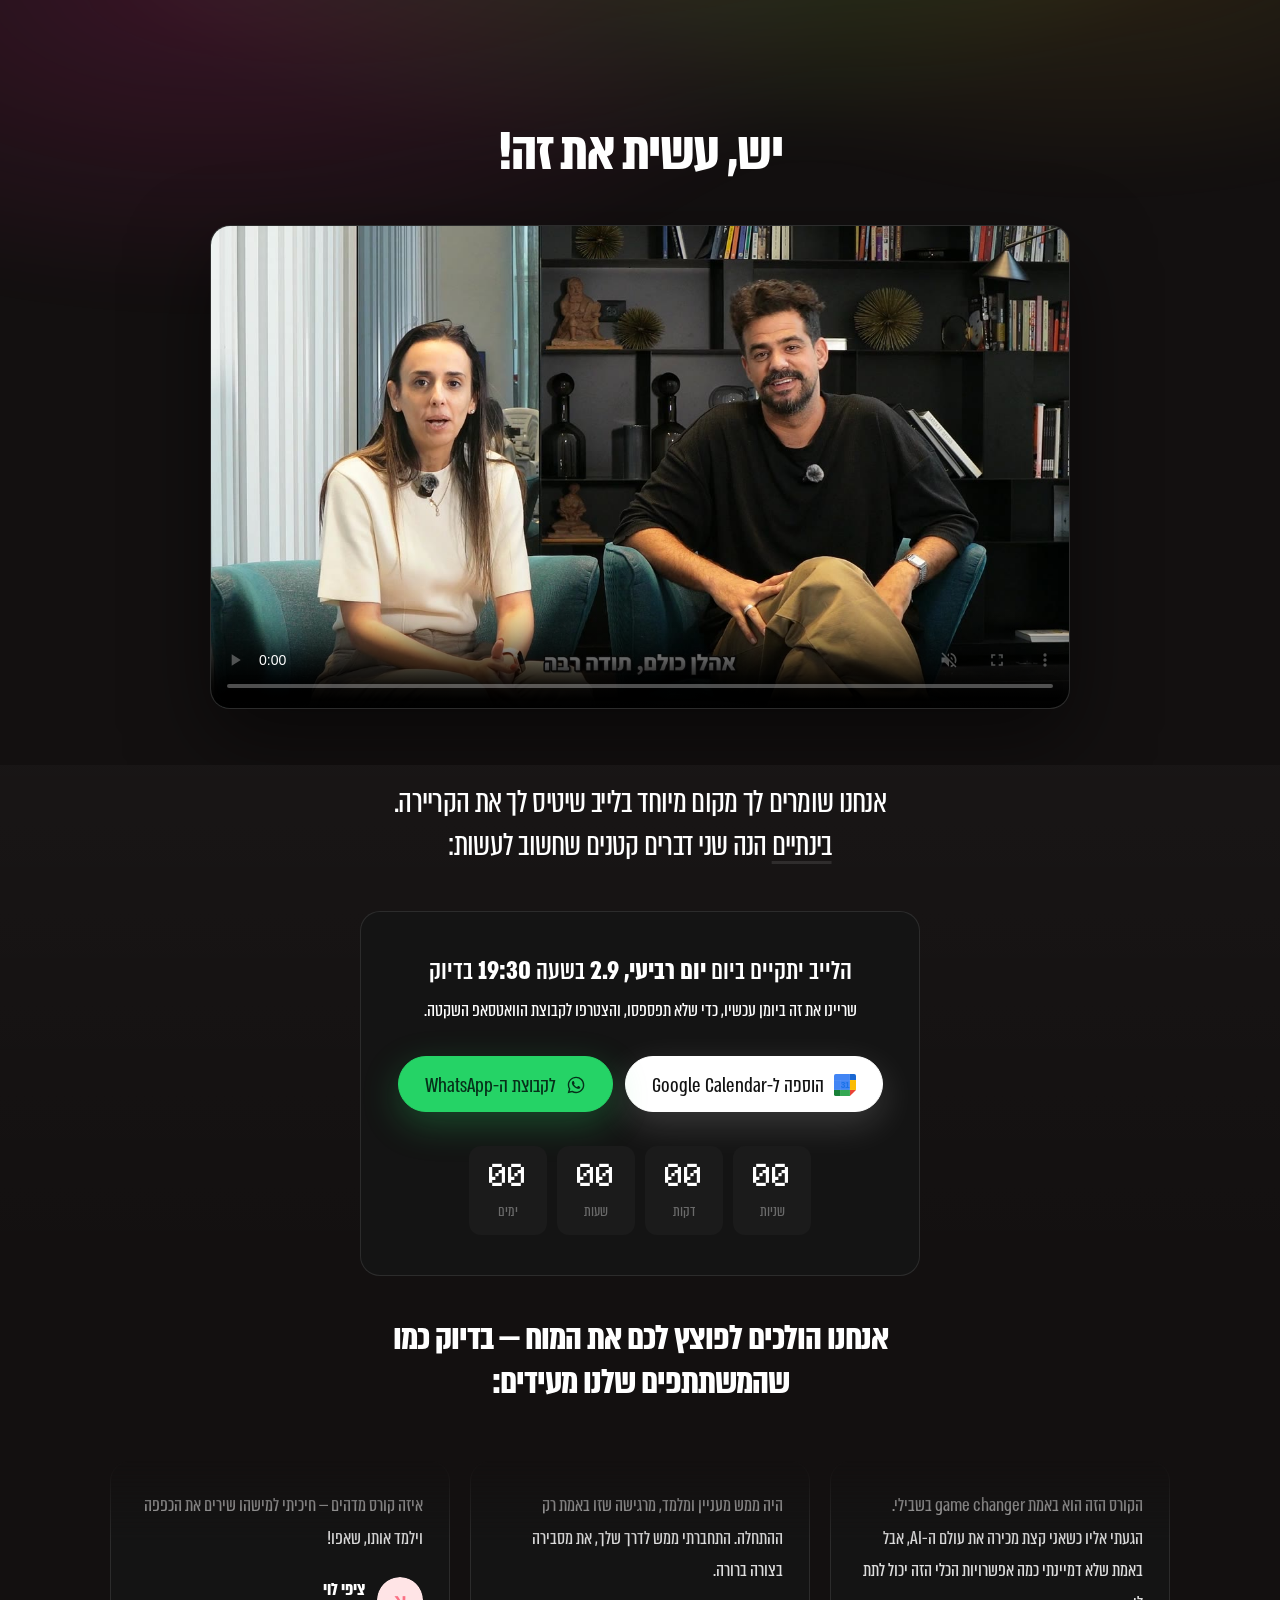
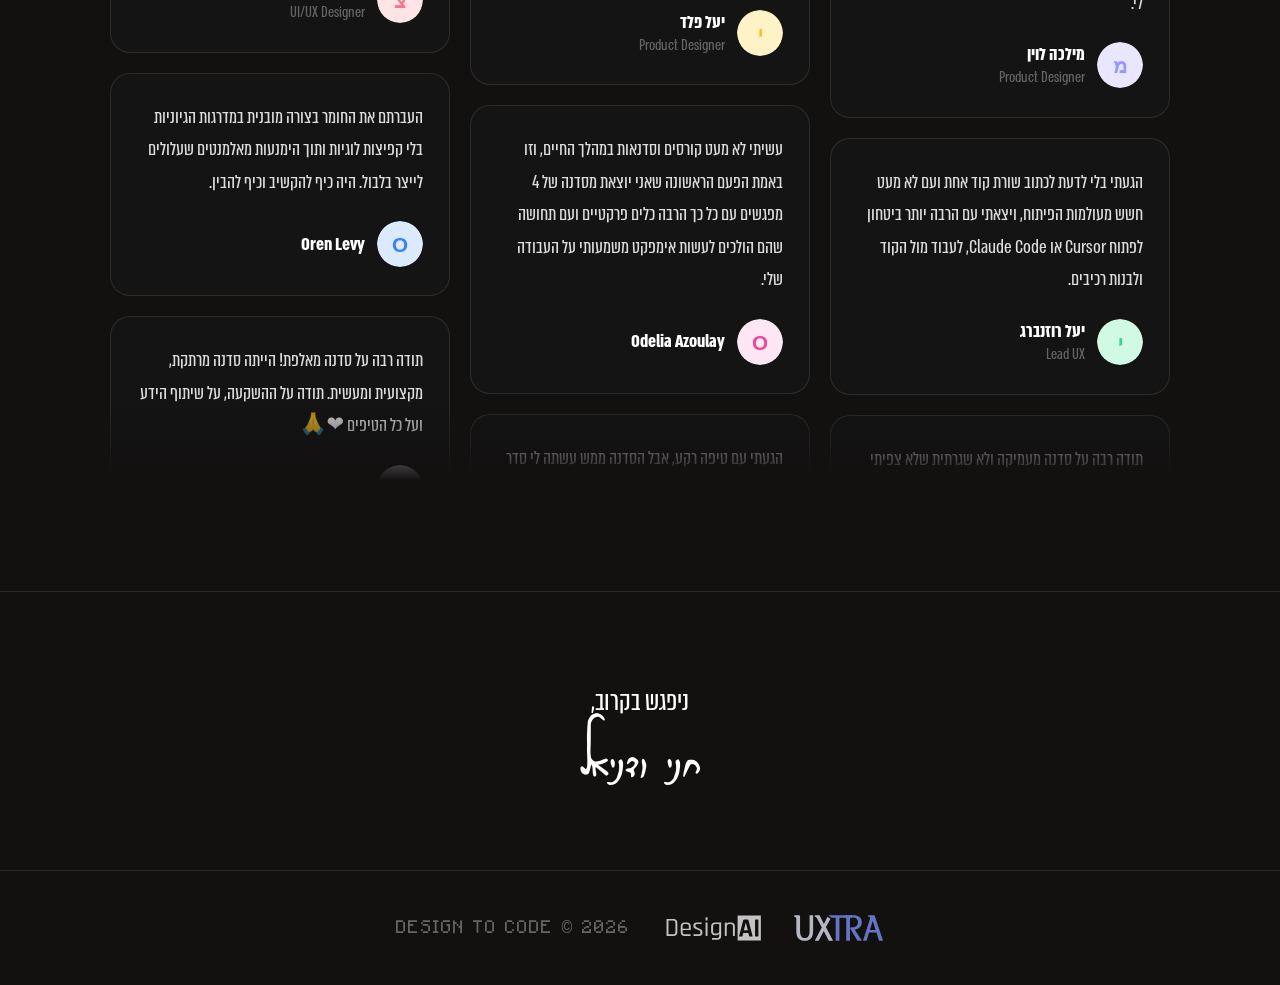
==== commit 9b182b1c: "Autoplay the intro video muted, looping until sound is turned on Browsers only autoplay silent video" ====
--- a/thank-you.html
+++ b/thank-you.html
@@ -155,7 +155,6 @@
       height: 100%;
       object-fit: cover;
     }
-
     /* ═══════════════════════════════════════════════
        NEXT STEP — save the date
     ═══════════════════════════════════════════════ */
@@ -498,8 +497,7 @@
       .wrap { padding-inline: 20px; }
       .ty-hero { padding: 80px 20px 0; }
       h1.ty-title { font-size: 36px; }
-      .ty-video { margin: 28px auto 36px; border-radius: var(--radius-sm); }
-      .ty-step { padding-top: 16px; padding-bottom: 0; }
+      .ty-video { margin: 28px auto 36px; border-radius: var(--radius-sm); }      .ty-step { padding-top: 16px; padding-bottom: 0; }
       .ty-step h2 { font-size: 25px; }
       .date-card { padding: 28px 22px; }
       .date-line { font-size: 24px; }
@@ -527,7 +525,9 @@
     <h1 class="ty-title">יש, עשית את זה!</h1>
 
     <div class="ty-video reveal">
-      <video controls playsinline preload="metadata"
+      <!-- Browsers only autoplay muted video, so it starts silent and loops
+           until the viewer asks for sound. -->
+      <video id="introVideo" autoplay muted loop playsinline controls preload="auto"
              poster="assets/live-intro-poster.jpg"
              aria-label="חני ודניאל מספרים מה מחכה בלייב">
         <source src="assets/live-intro.mp4" type="video/mp4" />
@@ -976,6 +976,17 @@
       // Clear the layer once the last piece has landed
       setTimeout(function () { host.remove(); }, 7000);
     })();
+
+    // ── Intro video: loops only while muted ──
+    // Once someone turns the sound on from the controls, they're watching it
+    // for real, so it plays through once and stops.
+    (function () {
+      var video = document.getElementById('introVideo');
+      if (!video) return;
+      video.addEventListener('volumechange', function () {
+        if (!video.muted) video.loop = false;
+      });
+    })();
   </script>
 
 </body>
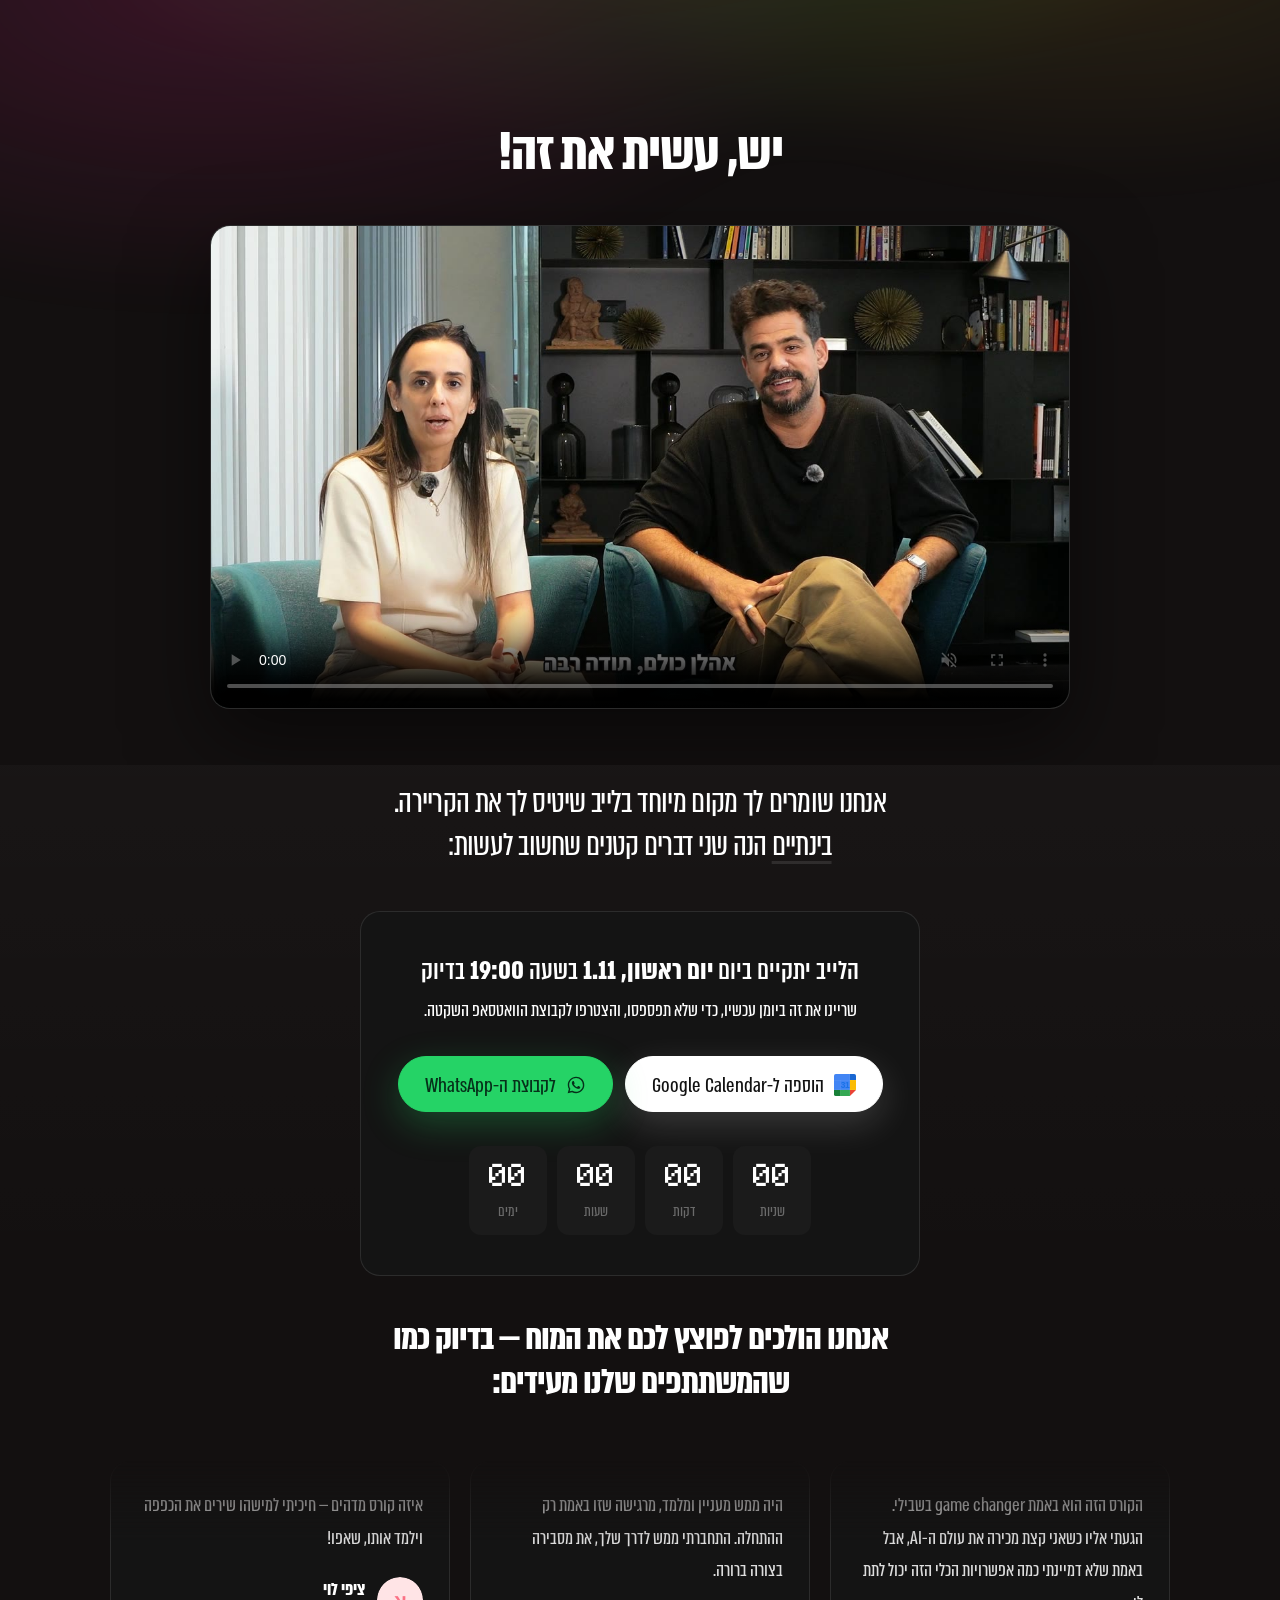
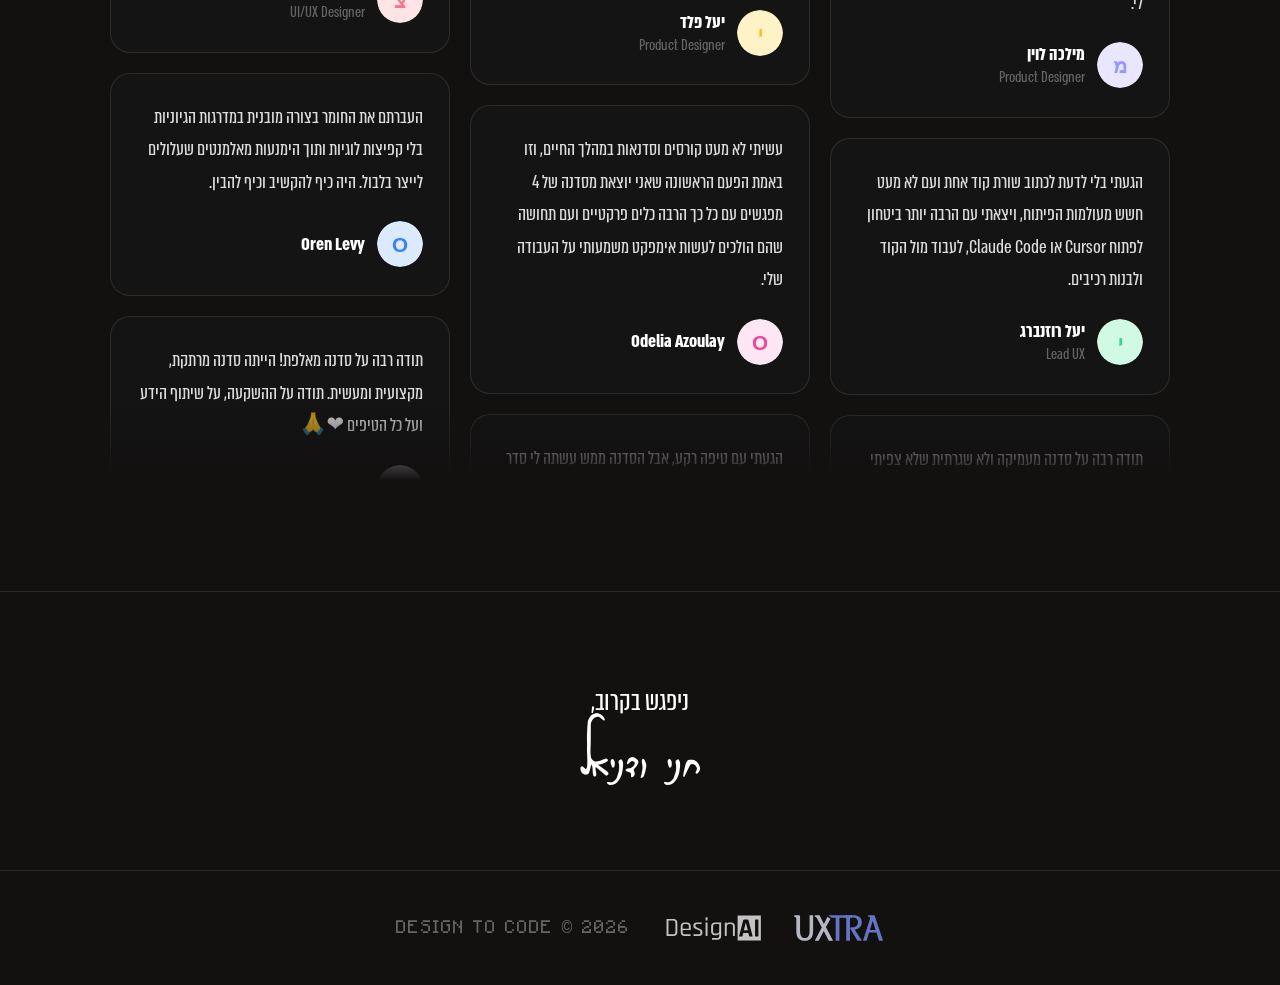
==== commit 2aec54be: "Move the webinar to Sunday 1.11 at 19:00 Co-Authored-By: Claude Opus 5.5 (1M context) <noreply@anthr" ====
--- a/thank-you.html
+++ b/thank-you.html
@@ -862,7 +862,7 @@
     ═══════════════════════════════════════════════ */
     var WEBINAR = {
       title:    'משדר לייב — Design to Code',
-      start:    '2026-09-02T19:30:00+03:00',
+      start:    '2026-11-01T19:00:00+02:00',
       minutes:  60,
       // The join link goes in `location` so calendars surface it as the place
       // to be, and again in `details` because not every client linkifies the
